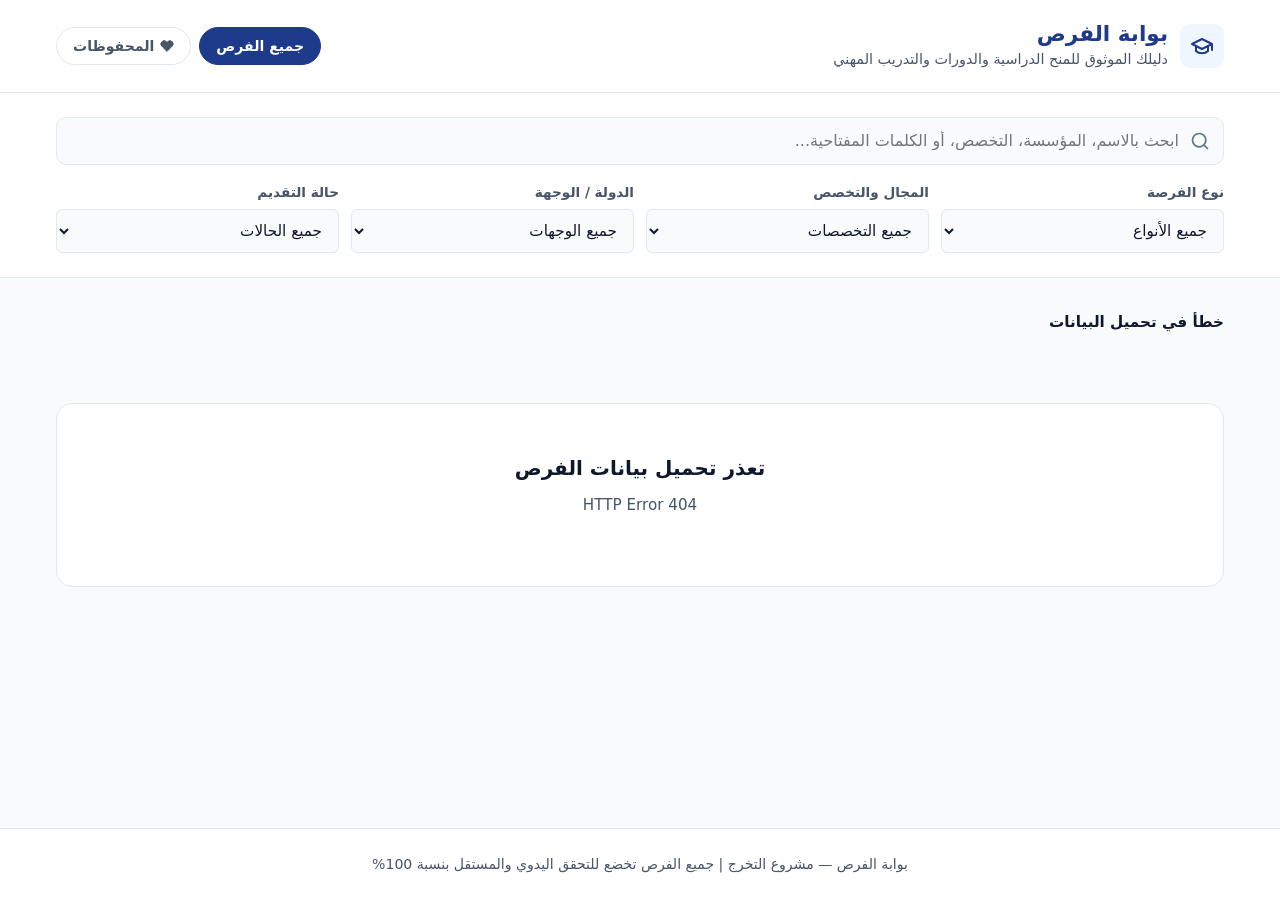
==== index.html @ fd890cd9 "feat: complete opportunity portal milestones 1 and 2" ====
<!DOCTYPE html>
<html lang="ar" dir="rtl">
<head>
  <meta charset="UTF-8">
  <meta name="viewport" content="width=device-width, initial-scale=1.0">
  <meta name="description" content="بوابة موحدة للطلاب والخريجين اليمنيين لاكتشاف المنح الدراسية والدورات التدريبية وفرص التدريب المهني المعتمدة.">
  <title>بوابة الفرص — للطلاب والشباب في اليمن</title>
  <link rel="stylesheet" href="css/style.css">
</head>
<body data-source="data/opportunities.json">

  <!-- Header -->
  <header class="site-header" role="banner">
    <div class="container header-content">
      <div class="brand-wrapper">
        <div class="brand-icon" aria-hidden="true">
          <svg width="24" height="24" viewBox="0 0 24 24" fill="none" stroke="currentColor" stroke-width="2" stroke-linecap="round" stroke-linejoin="round">
            <path d="M22 10v6M2 10l10-5 10 5-10 5z"></path>
            <path d="M6 12v5c3 3 9 3 12 0v-5"></path>
          </svg>
        </div>
        <div>
          <h1 class="brand-title">بوابة الفرص</h1>
          <p class="brand-subtitle">دليلك الموثوق للمنح الدراسية والدورات والتدريب المهني</p>
        </div>
      </div>

      <!-- View Toggle: All / Favorites -->
      <div class="view-tabs" role="tablist" aria-label="عرض الفرص">
        <button type="button"
                id="tab-all"
                class="view-tab active"
                role="tab"
                aria-selected="true"
                aria-controls="opportunities-grid">
          جميع الفرص
        </button>
        <button type="button"
                id="tab-favorites"
                class="view-tab"
                role="tab"
                aria-selected="false"
                aria-controls="opportunities-grid">
          <svg width="14" height="14" viewBox="0 0 24 24" fill="currentColor" stroke="currentColor" stroke-width="1.5" stroke-linecap="round" stroke-linejoin="round" aria-hidden="true">
            <path d="M20.84 4.61a5.5 5.5 0 0 0-7.78 0L12 5.67l-1.06-1.06a5.5 5.5 0 0 0-7.78 7.78l1.06 1.06L12 21.23l7.78-7.78 1.06-1.06a5.5 5.5 0 0 0 0-7.78z"></path>
          </svg>
          المحفوظات
          <span id="favorites-count-badge" class="favorites-badge" style="display:none;">0</span>
        </button>
      </div>
    </div>
  </header>

  <!-- Main Content -->
  <main id="main-content" role="main">

    <!-- Search & Filter Controls -->
    <section class="search-filters-section" aria-label="أدوات البحث والتصفية">
      <div class="container">
        
        <!-- Keyword Search -->
        <div class="search-box-wrapper">
          <svg class="search-icon" viewBox="0 0 24 24" fill="none" stroke="currentColor" stroke-width="2" stroke-linecap="round" stroke-linejoin="round" aria-hidden="true">
            <circle cx="11" cy="11" r="8"></circle>
            <line x1="21" y1="21" x2="16.65" y2="16.65"></line>
          </svg>
          <input type="search" 
                 id="search-input" 
                 class="search-input" 
                 placeholder="ابحث بالاسم، المؤسسة، التخصص، أو الكلمات المفتاحية..." 
                 aria-label="البحث في الفرص"
                 autocomplete="off">
          <button type="button" 
                  id="search-clear-btn" 
                  class="search-clear-btn" 
                  aria-label="مسح حقل البحث">
            &times;
          </button>
        </div>

        <!-- Filter Dropdowns Grid -->
        <div class="filters-grid">
          
          <!-- Category Filter -->
          <div class="filter-group">
            <label for="filter-category" class="filter-label">نوع الفرصة</label>
            <select id="filter-category" class="filter-select" aria-label="تصفية حسب نوع الفرصة">
              <option value="">جميع الأنواع</option>
            </select>
          </div>

          <!-- Field Filter -->
          <div class="filter-group">
            <label for="filter-field" class="filter-label">المجال والتخصص</label>
            <select id="filter-field" class="filter-select" aria-label="تصفية حسب المجال">
              <option value="">جميع التخصصات</option>
            </select>
          </div>

          <!-- Country Filter -->
          <div class="filter-group">
            <label for="filter-country" class="filter-label">الدولة / الوجهة</label>
            <select id="filter-country" class="filter-select" aria-label="تصفية حسب الدولة">
              <option value="">جميع الوجهات</option>
            </select>
          </div>

          <!-- Deadline Status Filter -->
          <div class="filter-group">
            <label for="filter-status" class="filter-label">حالة التقديم</label>
            <select id="filter-status" class="filter-select" aria-label="تصفية حسب حالة التقديم">
              <option value="">جميع الحالات</option>
              <option value="متاحة">متاحة</option>
              <option value="تغلق قريبًا">تغلق قريبًا</option>
              <option value="منتهية">منتهية</option>
            </select>
          </div>

        </div>

      </div>
    </section>

    <!-- Opportunities Listing & Results Section -->
    <section class="opportunities-section">
      <div class="container">
        
        <!-- Results Toolbar -->
        <div class="results-toolbar">
          <div id="results-count" class="results-count" aria-live="polite">
            جاري فحص الفرص المتاحة...
          </div>
          <button type="button" 
                  id="reset-filters-btn" 
                  class="reset-filters-btn" 
                  style="display: none;" 
                  aria-label="إعادة تعيين جميع المرشحات">
            <svg width="14" height="14" viewBox="0 0 24 24" fill="none" stroke="currentColor" stroke-width="2" stroke-linecap="round" stroke-linejoin="round" aria-hidden="true">
              <path d="M3 12a9 9 0 1 0 9-9 9.75 9.75 0 0 0-6.74 2.74L3 8"></path>
              <path d="M3 3v5h5"></path>
            </svg>
            <span>إعادة تعيين المرشحات</span>
          </button>
        </div>

        <!-- Cards Grid -->
        <div id="opportunities-grid" class="opportunities-grid" aria-label="قائمة الفرص"></div>

        <!-- Empty State Container -->
        <div id="empty-state-container" style="display: none;"></div>

      </div>
    </section>

  </main>

  <!-- Footer -->
  <footer class="site-footer" role="contentinfo">
    <div class="container">
      <p>بوابة الفرص — مشروع التخرج | جميع الفرص تخضع للتحقق اليدوي والمستقل بنسبة 100%</p>
    </div>
  </footer>

  <!-- ===================================================
       Opportunity Details Modal (US3)
       RTL Arabic, accessible, mobile-first
       =================================================== -->
  <div id="details-modal"
       class="modal-overlay"
       role="dialog"
       aria-modal="true"
       aria-labelledby="modal-title"
       aria-hidden="true"
       style="display: none;">

    <div class="modal-panel" role="document">

      <!-- Modal Header -->
      <div class="modal-header">
        <h2 id="modal-title" class="modal-title">تفاصيل الفرصة</h2>
        <button type="button"
                id="modal-close-btn"
                class="modal-close-btn"
                aria-label="إغلاق نافذة التفاصيل">
          <svg width="20" height="20" viewBox="0 0 24 24" fill="none" stroke="currentColor" stroke-width="2.5" stroke-linecap="round" stroke-linejoin="round" aria-hidden="true">
            <line x1="18" y1="6" x2="6" y2="18"></line>
            <line x1="6" y1="6" x2="18" y2="18"></line>
          </svg>
        </button>
      </div>

      <!-- Modal Body — populated by JS -->
      <div id="modal-body" class="modal-body"></div>

    </div>
  </div>
  <!-- End Modal -->

  <script src="js/app.js"></script>
</body>
</html>
---- css/style.css ----
/* ==========================================================================
   Opportunities Portal — Mobile-First Arabic RTL Stylesheet
   Zero CDN Dependencies • Pure CSS3 with CSS Logical Properties
   ========================================================================== */

:root {
  /* Color Palette */
  --color-primary: #1e3a8a;       /* Deep Navy */
  --color-primary-hover: #1e40af;
  --color-primary-light: #eff6ff;
  --color-accent: #0284c7;        /* Sky Blue */

  --color-bg: #f8fafc;
  --color-surface: #ffffff;
  --color-surface-alt: #f1f5f9;
  --color-border: #e2e8f0;
  --color-border-hover: #cbd5e1;

  --color-text: #0f172a;
  --color-text-muted: #475569;
  --color-text-subtle: #64748b;

  /* Arabic Status Badges (WCAG AA Compliant Contrast) */
  --badge-active-bg: #dcfce7;
  --badge-active-text: #14532d;
  --badge-active-border: #86efac;

  --badge-closing-bg: #fef3c7;
  --badge-closing-text: #78350f;
  --badge-closing-border: #fcd34d;

  --badge-expired-bg: #f1f5f9;
  --badge-expired-text: #475569;
  --badge-expired-border: #cbd5e1;

  /* Typography */
  --font-arabic: system-ui, -apple-system, BlinkMacSystemFont, "Segoe UI", Roboto, "Cairo", "Noto Sans Arabic", Tahoma, "Arial", sans-serif;
  --line-height-base: 1.65;

  /* Spacing & Geometry */
  --radius-sm: 6px;
  --radius-md: 10px;
  --radius-lg: 16px;
  --radius-full: 9999px;

  --shadow-sm: 0 1px 2px 0 rgb(0 0 0 / 0.05);
  --shadow-md: 0 4px 6px -1px rgb(0 0 0 / 0.08), 0 2px 4px -2px rgb(0 0 0 / 0.05);
  --shadow-lg: 0 10px 15px -3px rgb(0 0 0 / 0.1), 0 4px 6px -4px rgb(0 0 0 / 0.05);

  --transition-fast: 150ms ease-in-out;
}

/* CSS Reset & Logical Box Model */
*, *::before, *::after {
  box-sizing: border-box;
  margin: 0;
  padding: 0;
}

html {
  font-family: var(--font-arabic);
  font-size: 16px;
  line-height: var(--line-height-base);
  color: var(--color-text);
  background-color: var(--color-bg);
  -webkit-text-size-adjust: 100%;
  scroll-behavior: smooth;
}

body {
  min-height: 100vh;
  display: flex;
  flex-direction: column;
  overflow-x: hidden;
  text-align: start;
}

/* BiDi Text Isolation */
bdi, [dir="ltr"] {
  unicode-bidi: isolate;
}

/* Focus Visible for Accessibility */
:focus-visible {
  outline: 2px solid var(--color-primary);
  outline-offset: 2px;
}

/* Main Container */
.container {
  width: 100%;
  max-width: 1200px;
  margin-inline: auto;
  padding-inline: 16px;
}

/* Header & Brand */
.site-header {
  background-color: var(--color-surface);
  border-block-end: 1px solid var(--color-border);
  box-shadow: var(--shadow-sm);
  padding-block: 20px;
}

.header-content {
  display: flex;
  flex-direction: column;
  gap: 12px;
}

.brand-wrapper {
  display: flex;
  align-items: center;
  gap: 12px;
}

.brand-icon {
  width: 44px;
  height: 44px;
  flex-shrink: 0;
  background-color: var(--color-primary-light);
  border-radius: var(--radius-md);
  display: flex;
  align-items: center;
  justify-content: center;
  color: var(--color-primary);
}

.brand-title {
  font-size: 1.35rem;
  font-weight: 800;
  color: var(--color-primary);
  line-height: 1.3;
}

.brand-subtitle {
  font-size: 0.9rem;
  color: var(--color-text-muted);
}

/* Test Environment Banner */
.test-env-banner {
  background-color: #fef08a;
  color: #713f12;
  border-block-end: 1px solid #facc15;
  padding-block: 8px;
  font-size: 0.88rem;
  font-weight: 600;
  text-align: center;
}

/* Search & Filters Section */
.search-filters-section {
  padding-block: 24px;
  background-color: var(--color-surface);
  border-block-end: 1px solid var(--color-border);
  margin-block-end: 24px;
}

.search-box-wrapper {
  position: relative;
  margin-block-end: 16px;
}

.search-icon {
  position: absolute;
  inset-inline-start: 14px;
  top: 50%;
  transform: translateY(-50%);
  width: 20px;
  height: 20px;
  color: var(--color-text-subtle);
  pointer-events: none;
}

.search-input {
  width: 100%;
  height: 48px;
  padding-inline-start: 44px;
  padding-inline-end: 44px;
  font-family: inherit;
  font-size: 1rem;
  color: var(--color-text);
  background-color: var(--color-bg);
  border: 1px solid var(--color-border);
  border-radius: var(--radius-md);
  transition: border-color var(--transition-fast), box-shadow var(--transition-fast);
}

.search-input:focus {
  border-color: var(--color-primary);
  box-shadow: 0 0 0 3px rgba(30, 58, 138, 0.15);
  background-color: var(--color-surface);
}

.search-clear-btn {
  position: absolute;
  inset-inline-end: 12px;
  top: 50%;
  transform: translateY(-50%);
  width: 28px;
  height: 28px;
  display: none;
  align-items: center;
  justify-content: center;
  background: none;
  border: none;
  border-radius: var(--radius-full);
  color: var(--color-text-subtle);
  cursor: pointer;
  font-size: 1.1rem;
}

.search-clear-btn:hover {
  background-color: var(--color-border);
  color: var(--color-text);
}

/* Filters Grid */
.filters-grid {
  display: grid;
  grid-template-columns: 1fr;
  gap: 12px;
}

@media (min-width: 640px) {
  .filters-grid {
    grid-template-columns: repeat(2, 1fr);
  }
}

@media (min-width: 1024px) {
  .filters-grid {
    grid-template-columns: repeat(4, 1fr);
  }
}

.filter-group {
  display: flex;
  flex-direction: column;
  gap: 6px;
}

.filter-label {
  font-size: 0.85rem;
  font-weight: 600;
  color: var(--color-text-muted);
}

.filter-select {
  height: 44px;
  padding-inline: 12px;
  font-family: inherit;
  font-size: 0.95rem;
  color: var(--color-text);
  background-color: var(--color-bg);
  border: 1px solid var(--color-border);
  border-radius: var(--radius-sm);
  cursor: pointer;
  transition: border-color var(--transition-fast);
}

.filter-select:focus {
  border-color: var(--color-primary);
  background-color: var(--color-surface);
}

/* Results Toolbar */
.results-toolbar {
  display: flex;
  flex-wrap: wrap;
  align-items: center;
  justify-content: space-between;
  gap: 12px;
  margin-block-end: 20px;
  padding-block: 8px;
}

.results-count {
  font-size: 0.95rem;
  font-weight: 600;
  color: var(--color-text);
}

.reset-filters-btn {
  display: inline-flex;
  align-items: center;
  gap: 6px;
  padding-inline: 14px;
  height: 38px;
  min-width: 44px;
  background-color: transparent;
  color: var(--color-primary);
  border: 1px solid var(--color-primary);
  border-radius: var(--radius-sm);
  font-family: inherit;
  font-size: 0.88rem;
  font-weight: 600;
  cursor: pointer;
  transition: background-color var(--transition-fast), color var(--transition-fast);
}

.reset-filters-btn:hover {
  background-color: var(--color-primary-light);
}

/* Opportunities Cards Grid */
.opportunities-grid {
  display: grid;
  grid-template-columns: 1fr;
  gap: 20px;
  margin-block-end: 40px;
}

@media (min-width: 640px) {
  .opportunities-grid {
    grid-template-columns: repeat(2, 1fr);
  }
}

@media (min-width: 1024px) {
  .opportunities-grid {
    grid-template-columns: repeat(3, 1fr);
  }
}

/* Opportunity Card */
.opportunity-card {
  background-color: var(--color-surface);
  border: 1px solid var(--color-border);
  border-radius: var(--radius-md);
  padding: 20px;
  display: flex;
  flex-direction: column;
  justify-content: space-between;
  box-shadow: var(--shadow-sm);
  transition: transform var(--transition-fast), box-shadow var(--transition-fast), border-color var(--transition-fast);
}

.opportunity-card:hover {
  transform: translateY(-2px);
  box-shadow: var(--shadow-md);
  border-color: var(--color-border-hover);
}

.card-header {
  display: flex;
  align-items: center;
  justify-content: space-between;
  gap: 8px;
  margin-block-end: 12px;
}

.category-pill {
  font-size: 0.78rem;
  font-weight: 700;
  padding-inline: 10px;
  padding-block: 3px;
  border-radius: var(--radius-full);
  background-color: var(--color-primary-light);
  color: var(--color-primary);
}

.category-pill.scholarship {
  background-color: #ede9fe;
  color: #5b21b6;
}

.category-pill.course {
  background-color: #e0f2fe;
  color: #0369a1;
}

.category-pill.internship {
  background-color: #fef2f2;
  color: #991b1b;
}

/* Deadline Status Badges */
.status-badge {
  font-size: 0.78rem;
  font-weight: 700;
  padding-inline: 10px;
  padding-block: 3px;
  border-radius: var(--radius-full);
  border: 1px solid transparent;
  display: inline-flex;
  align-items: center;
  gap: 4px;
}

.status-badge.status-active {
  background-color: var(--badge-active-bg);
  color: var(--badge-active-text);
  border-color: var(--badge-active-border);
}

.status-badge.status-closing {
  background-color: var(--badge-closing-bg);
  color: var(--badge-closing-text);
  border-color: var(--badge-closing-border);
}

.status-badge.status-expired {
  background-color: var(--badge-expired-bg);
  color: var(--badge-expired-text);
  border-color: var(--badge-expired-border);
}

.card-title {
  font-size: 1.12rem;
  font-weight: 700;
  color: var(--color-text);
  line-height: 1.45;
  margin-block-end: 8px;
}

.card-organization {
  display: flex;
  align-items: center;
  gap: 6px;
  font-size: 0.9rem;
  color: var(--color-text-muted);
  font-weight: 600;
  margin-block-end: 16px;
}

.org-icon {
  width: 16px;
  height: 16px;
  flex-shrink: 0;
  color: var(--color-text-subtle);
}

.card-meta-list {
  list-style: none;
  display: flex;
  flex-direction: column;
  gap: 8px;
  margin-block-end: 20px;
  border-block-start: 1px solid var(--color-surface-alt);
  padding-block-start: 14px;
}

.card-meta-item {
  display: flex;
  align-items: center;
  justify-content: space-between;
  font-size: 0.88rem;
  color: var(--color-text-muted);
}

.meta-label {
  font-weight: 500;
  color: var(--color-text-subtle);
}

.meta-value {
  font-weight: 600;
  color: var(--color-text);
  text-align: end;
  max-width: 60%;
  overflow: hidden;
  text-overflow: ellipsis;
  white-space: nowrap;
}

.card-footer {
  margin-block-start: auto;
  border-block-start: 1px solid var(--color-border);
  padding-block-start: 14px;
  display: flex;
  align-items: center;
  justify-content: space-between;
}

.btn-apply {
  display: inline-flex;
  align-items: center;
  justify-content: center;
  gap: 6px;
  width: 100%;
  height: 44px;
  background-color: var(--color-primary);
  color: #ffffff;
  text-decoration: none;
  font-weight: 600;
  font-size: 0.92rem;
  border-radius: var(--radius-sm);
  transition: background-color var(--transition-fast);
}

.btn-apply:hover {
  background-color: var(--color-primary-hover);
}

.btn-apply.disabled {
  background-color: var(--color-border);
  color: var(--color-text-subtle);
  pointer-events: none;
}

/* Empty State */
.empty-state-wrapper {
  background-color: var(--color-surface);
  border: 1px solid var(--color-border);
  border-radius: var(--radius-lg);
  padding: 48px 24px;
  text-align: center;
  display: flex;
  flex-direction: column;
  align-items: center;
  justify-content: center;
  margin-block: 24px;
}

.empty-state-icon {
  width: 64px;
  height: 64px;
  margin-block-end: 16px;
  color: var(--color-text-subtle);
}

.empty-state-title {
  font-size: 1.25rem;
  font-weight: 700;
  color: var(--color-text);
  margin-block-end: 8px;
}

.empty-state-desc {
  font-size: 0.95rem;
  color: var(--color-text-muted);
  max-width: 480px;
  margin-block-end: 20px;
}

/* Footer */
.site-footer {
  margin-block-start: auto;
  background-color: var(--color-surface);
  border-block-start: 1px solid var(--color-border);
  padding-block: 24px;
  font-size: 0.88rem;
  color: var(--color-text-muted);
  text-align: center;
}

/* Accessibility helper */
.sr-only {
  position: absolute;
  width: 1px;
  height: 1px;
  padding: 0;
  margin: -1px;
  overflow: hidden;
  clip: rect(0, 0, 0, 0);
  white-space: nowrap;
  border: 0;
}

/* ==========================================================================
   Milestone 2 — Card Footer: Details + Bookmark buttons
   ========================================================================== */

/* Card footer uses space-between: Details btn takes main space, bookmark is icon */
.card-footer {
  gap: 10px;
}

.btn-details {
  flex: 1;
  height: 44px;
  background-color: transparent;
  color: var(--color-primary);
  border: 1.5px solid var(--color-primary);
  border-radius: var(--radius-sm);
  font-family: inherit;
  font-size: 0.92rem;
  font-weight: 600;
  cursor: pointer;
  transition: background-color var(--transition-fast), color var(--transition-fast);
}

.btn-details:hover {
  background-color: var(--color-primary-light);
}

/* Bookmark heart icon button */
.btn-bookmark {
  flex-shrink: 0;
  width: 44px;
  height: 44px;
  display: inline-flex;
  align-items: center;
  justify-content: center;
  background: none;
  border: 1.5px solid var(--color-border);
  border-radius: var(--radius-sm);
  color: var(--color-text-subtle);
  cursor: pointer;
  transition: color var(--transition-fast), border-color var(--transition-fast),
              background-color var(--transition-fast);
}

.btn-bookmark:hover {
  color: #e11d48;
  border-color: #fecdd3;
  background-color: #fff1f2;
}

.btn-bookmark.bookmarked {
  color: #e11d48;
  border-color: #fecdd3;
  background-color: #fff1f2;
}

/* ==========================================================================
   Milestone 2 — View Tabs (All / Favorites)
   ========================================================================== */

.header-content {
  flex-direction: row;
  flex-wrap: wrap;
  align-items: center;
  justify-content: space-between;
  gap: 16px;
}

.view-tabs {
  display: flex;
  gap: 8px;
  flex-shrink: 0;
}

.view-tab {
  display: inline-flex;
  align-items: center;
  gap: 6px;
  height: 38px;
  padding-inline: 16px;
  background: none;
  border: 1.5px solid var(--color-border);
  border-radius: var(--radius-full);
  font-family: inherit;
  font-size: 0.88rem;
  font-weight: 600;
  color: var(--color-text-muted);
  cursor: pointer;
  transition: background-color var(--transition-fast), color var(--transition-fast),
              border-color var(--transition-fast);
  white-space: nowrap;
}

.view-tab:hover {
  border-color: var(--color-primary);
  color: var(--color-primary);
  background-color: var(--color-primary-light);
}

.view-tab.active {
  background-color: var(--color-primary);
  border-color: var(--color-primary);
  color: #ffffff;
}

/* Favorites count badge inside the tab */
.favorites-badge {
  display: inline-flex;
  align-items: center;
  justify-content: center;
  min-width: 20px;
  height: 20px;
  padding-inline: 5px;
  background-color: #e11d48;
  color: #ffffff;
  border-radius: var(--radius-full);
  font-size: 0.75rem;
  font-weight: 700;
  line-height: 1;
}

.view-tab.active .favorites-badge {
  background-color: rgba(255, 255, 255, 0.25);
}

/* ==========================================================================
   Milestone 2 — Details Modal
   ========================================================================== */

/* Prevent body scroll when modal is open */
body.modal-open {
  overflow: hidden;
}

/* Full-viewport overlay */
.modal-overlay {
  position: fixed;
  inset: 0;
  z-index: 1000;
  background-color: rgba(15, 23, 42, 0.6);
  display: flex;
  align-items: flex-end;       /* mobile: sheet slides from bottom */
  justify-content: center;
  padding: 0;
  /* Fade-in */
  animation: modal-fade-in 180ms ease-out both;
}

@keyframes modal-fade-in {
  from { opacity: 0; }
  to   { opacity: 1; }
}

/* On wider screens centre the panel vertically */
@media (min-width: 640px) {
  .modal-overlay {
    align-items: center;
    padding: 24px;
  }
}

/* The white panel */
.modal-panel {
  background-color: var(--color-surface);
  width: 100%;
  max-width: 640px;
  max-height: 92dvh;         /* dynamic viewport height for mobile */
  border-radius: var(--radius-lg) var(--radius-lg) 0 0;
  overflow-y: auto;
  overscroll-behavior: contain;
  display: flex;
  flex-direction: column;
  box-shadow: var(--shadow-lg);
  animation: panel-slide-up 220ms ease-out both;
}

@keyframes panel-slide-up {
  from { transform: translateY(60px); opacity: 0; }
  to   { transform: translateY(0);    opacity: 1; }
}

@media (min-width: 640px) {
  .modal-panel {
    border-radius: var(--radius-lg);
    max-height: 85dvh;
  }
}

/* Modal header row */
.modal-header {
  display: flex;
  align-items: center;
  justify-content: space-between;
  padding-block: 18px;
  padding-inline: 20px;
  border-block-end: 1px solid var(--color-border);
  position: sticky;
  inset-block-start: 0;
  background-color: var(--color-surface);
  z-index: 1;
  flex-shrink: 0;
}

.modal-title {
  font-size: 1.05rem;
  font-weight: 700;
  color: var(--color-text);
}

.modal-close-btn {
  width: 36px;
  height: 36px;
  display: inline-flex;
  align-items: center;
  justify-content: center;
  background: none;
  border: none;
  border-radius: var(--radius-full);
  color: var(--color-text-subtle);
  cursor: pointer;
  flex-shrink: 0;
  transition: background-color var(--transition-fast), color var(--transition-fast);
}

.modal-close-btn:hover {
  background-color: var(--color-surface-alt);
  color: var(--color-text);
}

/* Modal scrollable body */
.modal-body {
  padding: 20px;
  display: flex;
  flex-direction: column;
  gap: 16px;
  overflow-y: auto;
}

/* Category + status row at top of body */
.modal-meta-row {
  display: flex;
  flex-wrap: wrap;
  align-items: center;
  gap: 8px;
}

/* Arabic opportunity title */
.modal-opportunity-title {
  font-size: 1.25rem;
  font-weight: 800;
  color: var(--color-text);
  line-height: 1.45;
}

/* English subtitle (bidi-isolated) */
.modal-title-en {
  font-size: 0.88rem;
  color: var(--color-text-subtle);
  font-style: italic;
}

/* Organization row */
.modal-org {
  display: flex;
  align-items: center;
  gap: 6px;
  font-size: 0.92rem;
  font-weight: 600;
  color: var(--color-text-muted);
}

/* Key facts definition list */
.modal-facts {
  background-color: var(--color-surface-alt);
  border-radius: var(--radius-md);
  padding: 16px;
  display: flex;
  flex-direction: column;
  gap: 10px;
}

.modal-fact-row {
  display: flex;
  justify-content: space-between;
  align-items: baseline;
  gap: 12px;
  font-size: 0.9rem;
}

.modal-fact-row dt {
  font-weight: 500;
  color: var(--color-text-subtle);
  flex-shrink: 0;
}

.modal-fact-row dd {
  font-weight: 600;
  color: var(--color-text);
  text-align: end;
}

/* Eligibility and other text sections */
.modal-section {
  border-block-start: 1px solid var(--color-border);
  padding-block-start: 14px;
}

.modal-section-heading {
  font-size: 0.92rem;
  font-weight: 700;
  color: var(--color-text-muted);
  margin-block-end: 8px;
}

.modal-section-text {
  font-size: 0.95rem;
  color: var(--color-text);
  line-height: 1.7;
}

/* Verification stamp */
.modal-verification {
  display: flex;
  align-items: center;
  gap: 6px;
  font-size: 0.82rem;
  color: var(--color-text-subtle);
  background-color: var(--badge-active-bg);
  border: 1px solid var(--badge-active-border);
  border-radius: var(--radius-sm);
  padding-block: 7px;
  padding-inline: 12px;
}

/* Modal action buttons row */
.modal-actions {
  display: flex;
  gap: 10px;
  flex-wrap: wrap;
  border-block-start: 1px solid var(--color-border);
  padding-block-start: 16px;
}

.modal-btn-apply {
  flex: 1;
  min-width: 160px;
}

/* Bookmark button inside modal */
.btn-bookmark-modal {
  flex-shrink: 0;
  display: inline-flex;
  align-items: center;
  gap: 6px;
  height: 44px;
  padding-inline: 14px;
  background: none;
  border: 1.5px solid var(--color-border);
  border-radius: var(--radius-sm);
  font-family: inherit;
  font-size: 0.88rem;
  font-weight: 600;
  color: var(--color-text-subtle);
  cursor: pointer;
  transition: color var(--transition-fast), border-color var(--transition-fast),
              background-color var(--transition-fast);
}

.btn-bookmark-modal:hover {
  color: #e11d48;
  border-color: #fecdd3;
  background-color: #fff1f2;
}

.btn-bookmark-modal.bookmarked {
  color: #e11d48;
  border-color: #fecdd3;
  background-color: #fff1f2;
}
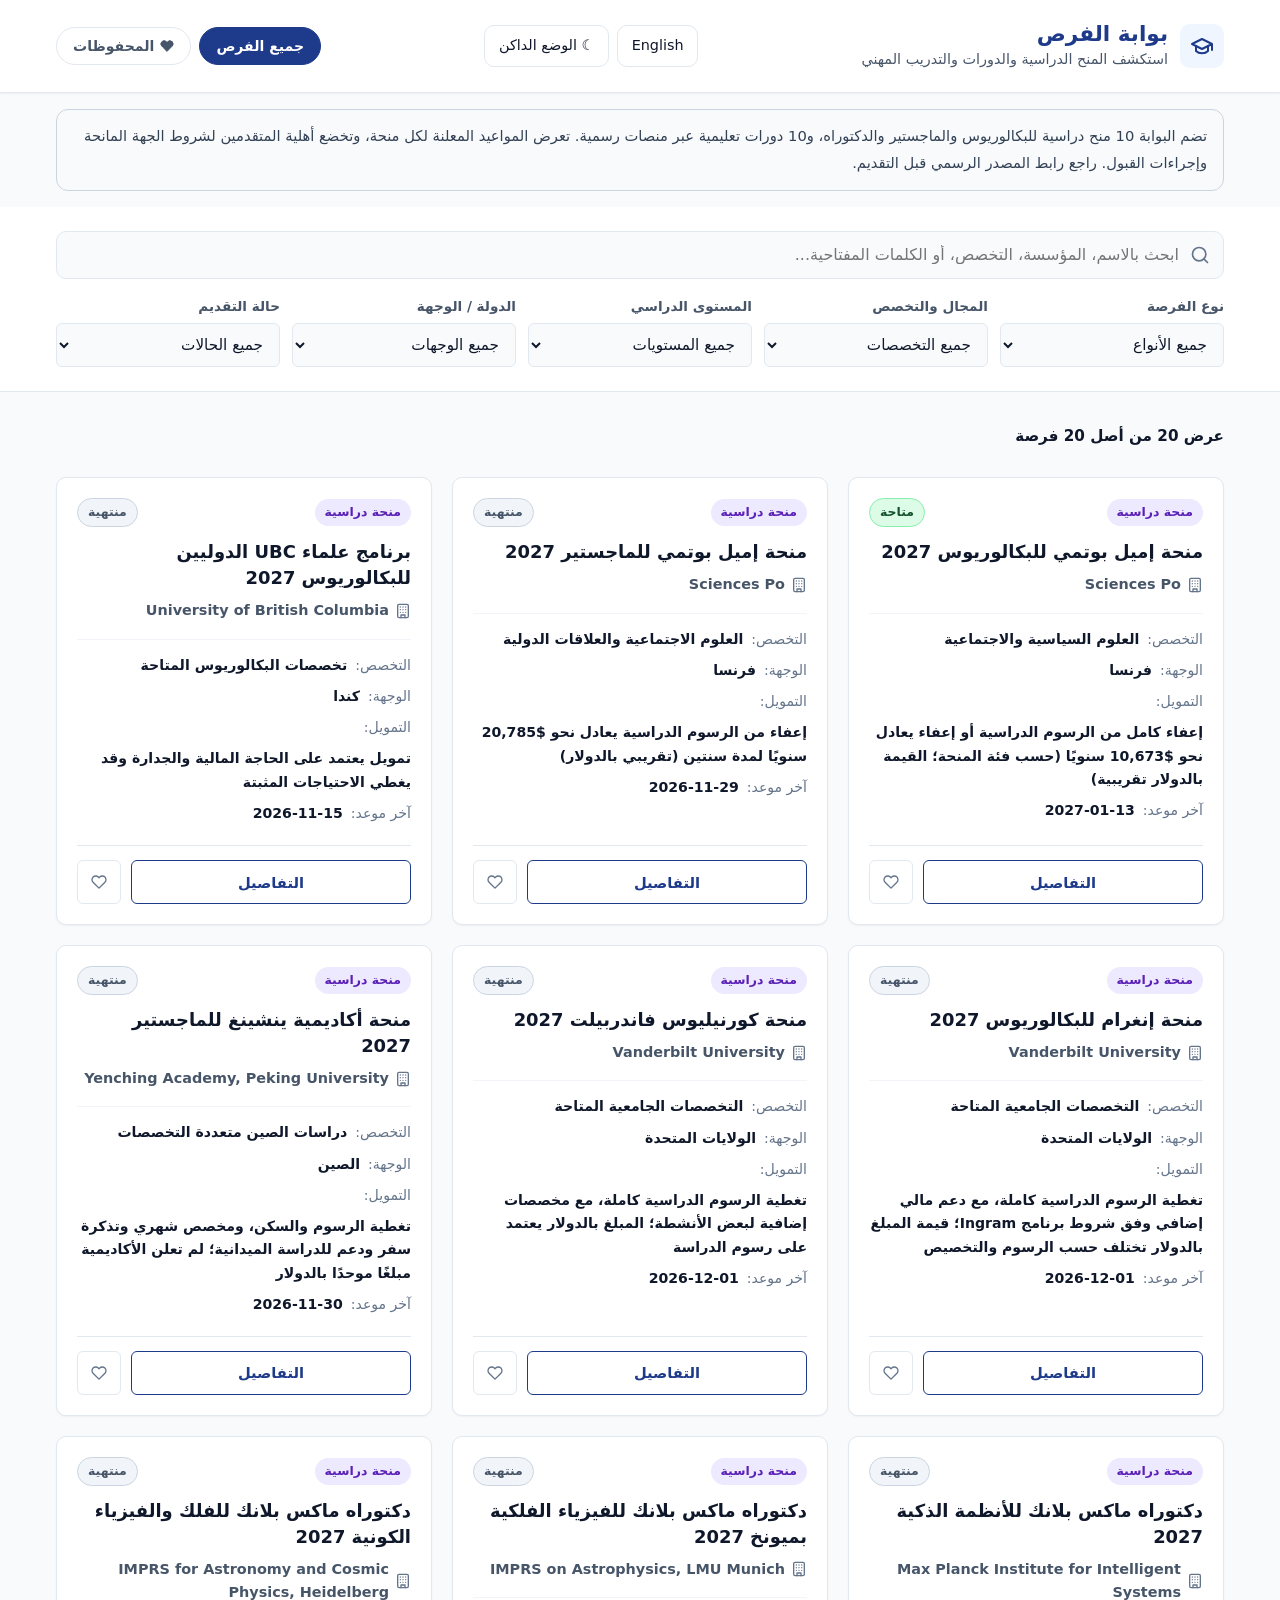
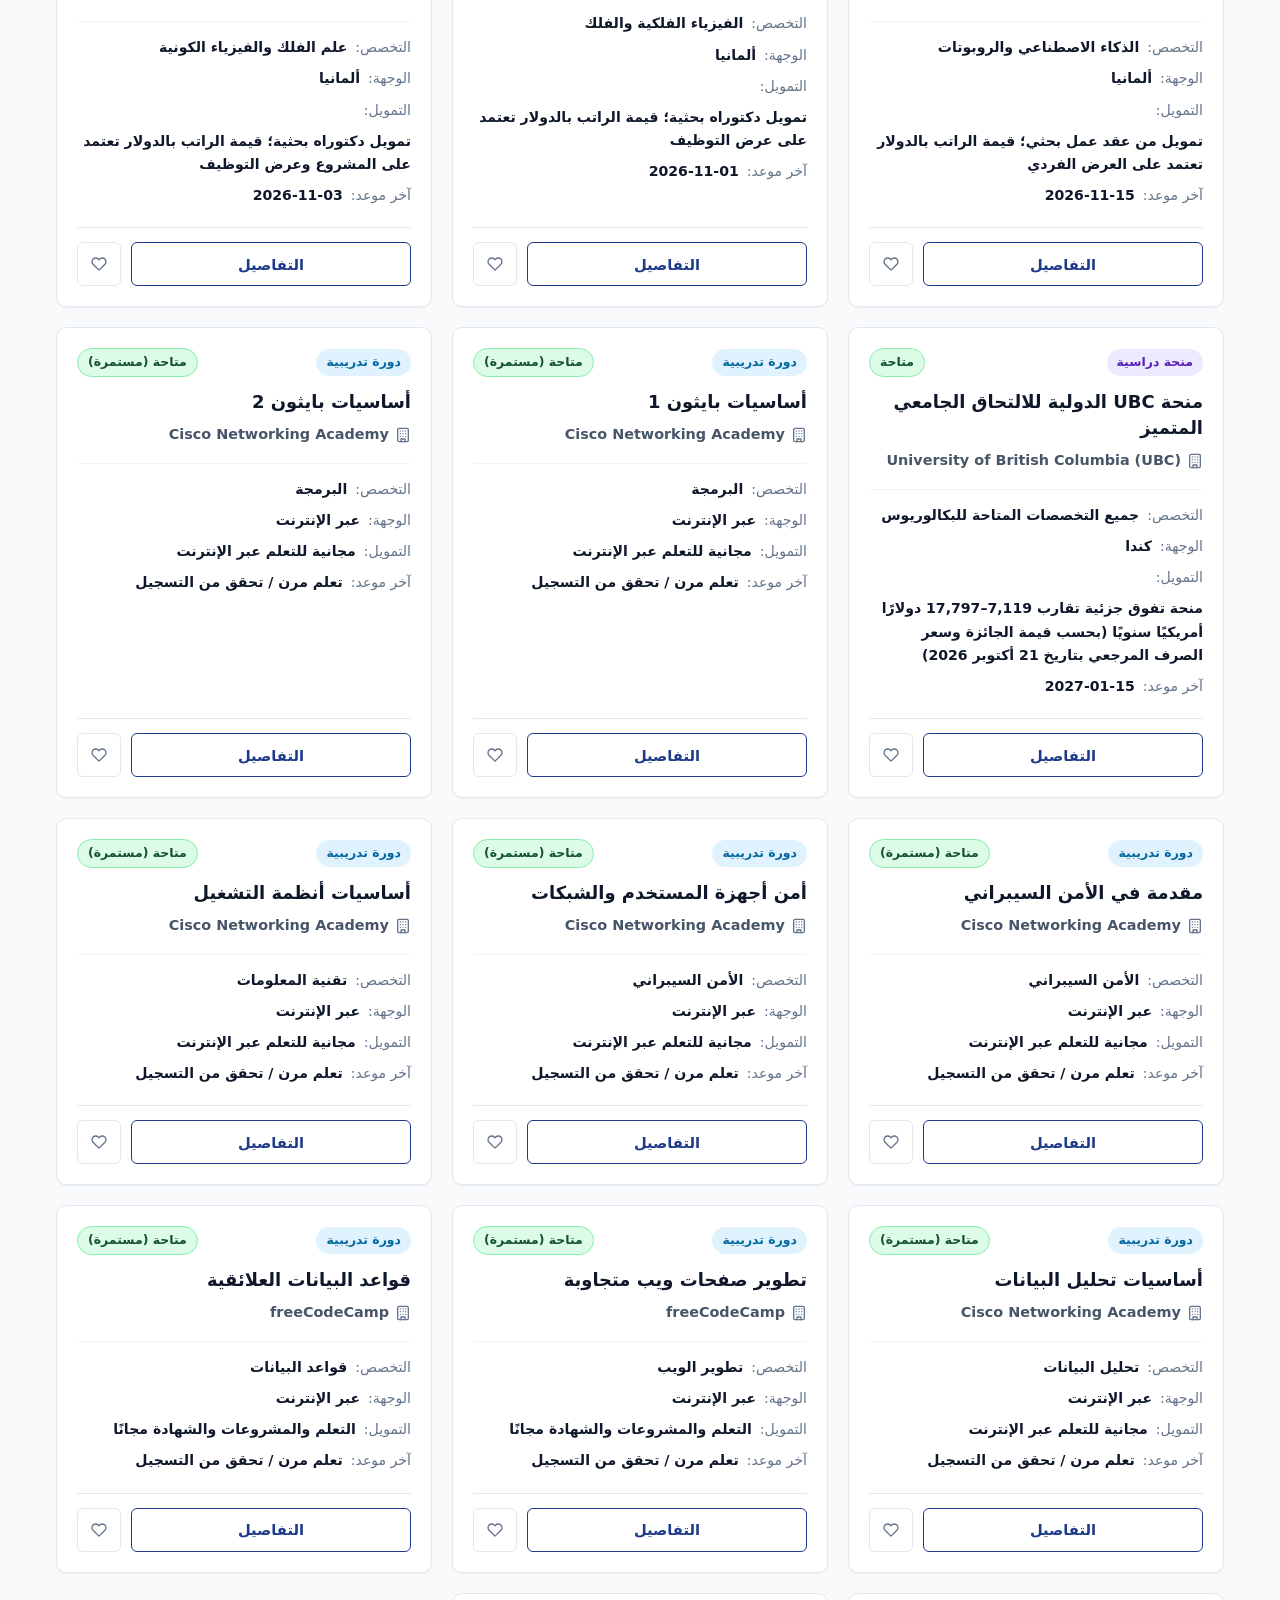
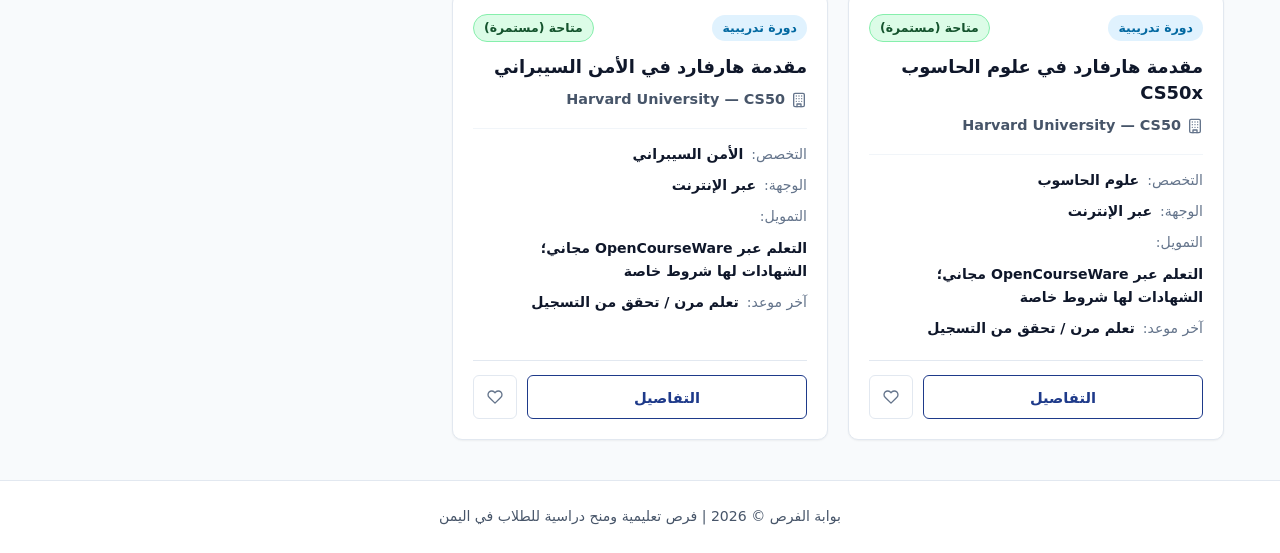
==== commit 1e1cd983: "feat: finalize opportunities portal with bilingual UI, offline support and security improvements" ====
--- a/index.html
+++ b/index.html
@@ -21,8 +21,13 @@
         </div>
         <div>
           <h1 class="brand-title">بوابة الفرص</h1>
-          <p class="brand-subtitle">دليلك الموثوق للمنح الدراسية والدورات والتدريب المهني</p>
-        </div>
+          <p class="brand-subtitle">استكشف المنح الدراسية والدورات والتدريب المهني</p>
+        </div>
+      </div>
+
+      <div class="display-preferences" aria-label="Display preferences">
+        <button id="language-toggle" type="button" class="preference-button" aria-label="Switch to English" aria-pressed="false">English</button>
+        <button id="theme-toggle" type="button" class="preference-button" aria-label="تفعيل الوضع الداكن" aria-pressed="false">☾ الوضع الداكن</button>
       </div>
 
       <!-- View Toggle: All / Favorites -->
@@ -54,6 +59,10 @@
   <!-- Main Content -->
   <main id="main-content" role="main">
 
+    <section class="container" aria-label="تنبيه بشأن حالة الفرص">
+      <p class="source-notice">تضم البوابة 10 منح دراسية للبكالوريوس والماجستير والدكتوراه، و10 دورات تعليمية عبر منصات رسمية. تعرض المواعيد المعلنة لكل منحة، وتخضع أهلية المتقدمين لشروط الجهة المانحة وإجراءات القبول. راجع رابط المصدر الرسمي قبل التقديم.</p>
+    </section>
+
     <!-- Search & Filter Controls -->
     <section class="search-filters-section" aria-label="أدوات البحث والتصفية">
       <div class="container">
@@ -97,6 +106,17 @@
             </select>
           </div>
 
+          <!-- Scholarship study-level filter -->
+          <div class="filter-group" id="level-filter-group">
+            <label for="filter-level" class="filter-label">المستوى الدراسي</label>
+            <select id="filter-level" class="filter-select" aria-label="تصفية حسب المستوى الدراسي">
+              <option value="">جميع المستويات</option>
+              <option value="bachelor">بكالوريوس</option>
+              <option value="master">ماجستير</option>
+              <option value="phd">دكتوراه</option>
+            </select>
+          </div>
+
           <!-- Country Filter -->
           <div class="filter-group">
             <label for="filter-country" class="filter-label">الدولة / الوجهة</label>
@@ -157,7 +177,7 @@
   <!-- Footer -->
   <footer class="site-footer" role="contentinfo">
     <div class="container">
-      <p>بوابة الفرص — مشروع التخرج | جميع الفرص تخضع للتحقق اليدوي والمستقل بنسبة 100%</p>
+      <p>بوابة الفرص © 2026 | فرص تعليمية ومنح دراسية للطلاب في اليمن</p>
     </div>
   </footer>
 
@@ -196,6 +216,7 @@
   </div>
   <!-- End Modal -->
 
-  <script src="js/app.js"></script>
+  <script src="js/app.js?v=8"></script>
+  <script src="js/ui-preferences.js?v=8"></script>
 </body>
 </html>
--- a/css/style.css
+++ b/css/style.css
@@ -219,8 +219,23 @@
 /* Filters Grid */
 .filters-grid {
   display: grid;
-  grid-template-columns: 1fr;
+  grid-template-columns: repeat(2, minmax(0, 1fr));
   gap: 12px;
+}
+
+/* Keep both controls in each mobile row without horizontal overflow. */
+.filters-grid > .filter-group {
+  min-width: 0;
+}
+.filters-grid .filter-select {
+  width: 100%;
+  min-width: 0;
+}
+
+@media (max-width: 319px) {
+  .filters-grid {
+    grid-template-columns: minmax(0, 1fr);
+  }
 }
 
 @media (min-width: 640px) {
@@ -939,3 +954,97 @@
   background-color: #fff1f2;
 }
 
+
+/* Explicit notice when application cycles are not independently confirmed */
+.source-notice { margin-block: 1rem; padding: .85rem 1rem; border: 1px solid #cbd5e1; border-radius: .75rem; background: #f8fafc; color: #334155; line-height: 1.8; font-size: .92rem; }
+.status-unknown { background: #e2e8f0; color: #334155; }
+
+/* Card and filters refinements: long scholarship content must never be clipped. */
+.opportunities-grid { grid-template-columns: minmax(0, 1fr); }
+@media (min-width: 640px) { .opportunities-grid { grid-template-columns: repeat(2, minmax(0, 1fr)); } }
+@media (min-width: 1200px) { .opportunities-grid { grid-template-columns: repeat(3, minmax(0, 1fr)); } }
+.opportunity-card, .opportunity-card > div { min-width: 0; }
+.card-title { overflow-wrap: anywhere; }
+.card-meta-item { justify-content: flex-start; align-items: baseline; gap: 8px; flex-wrap: wrap; text-align: start; }
+.meta-label { flex: 0 0 auto; }
+.meta-value { max-width: 100%; min-width: 0; text-align: start; overflow: visible; text-overflow: clip; white-space: normal; overflow-wrap: anywhere; }
+.card-meta-item .meta-value[dir="ltr"] { direction: ltr; unicode-bidi: isolate; }
+@media (min-width: 1200px) { .filters-grid { grid-template-columns: repeat(5, minmax(0, 1fr)); } }
+
+/* Details modal: keep values beside Arabic labels rather than at opposite edges. */
+.modal-facts { direction: rtl; }
+.modal-fact-row {
+  display: flex;
+  flex-wrap: wrap;
+  align-items: baseline;
+  justify-content: flex-start;
+  gap: 4px 9px;
+  text-align: right;
+}
+.modal-fact-row dt { flex: 0 0 auto; text-align: right; }
+.modal-fact-row dt::after { content: ':'; }
+.modal-fact-row dd {
+  flex: 1 1 180px;
+  min-width: 0;
+  margin: 0;
+  text-align: right;
+  overflow-wrap: anywhere;
+}
+.modal-fact-row dd[dir="ltr"] { text-align: right; direction: ltr; unicode-bidi: isolate; }
+@media (min-width: 640px) {
+  .modal-fact-row dd { flex: 1 1 190px; }
+}
+
+/* Language and theme controls */
+.display-preferences { display:flex; gap:.5rem; flex-wrap:wrap; align-items:center; justify-content:center; }
+.preference-button { appearance:none; border:1px solid var(--color-border); color:var(--color-text); background:var(--color-surface); border-radius:var(--radius-md); padding:.5rem .85rem; cursor:pointer; font:inherit; font-size:.9rem; }
+.preference-button:hover, .preference-button:focus-visible { border-color:var(--color-accent); outline-offset:2px; }
+[dir="ltr"] .card-meta-item,[dir="ltr"] .modal-fact-row { direction:ltr; text-align:left; }
+[dir="ltr"] .modal-fact-row dt,[dir="ltr"] .modal-fact-row dd { text-align:left; }
+[dir="ltr"] .modal-fact-row dd[dir="ltr"] { text-align:left; }
+
+/* Dark theme: native CSS variables and hard-coded legacy surface overrides */
+html[data-theme="dark"] {
+  color-scheme:dark;
+  --color-bg:#0b1425;
+  --color-surface:#16243a;
+  --color-surface-alt:#1c2d45;
+  --color-border:#344760;
+  --color-border-hover:#59718c;
+  --color-text:#eff6ff;
+  --color-text-muted:#cbd5e1;
+  --color-text-subtle:#b7c5d8;
+  --color-primary:#93c5fd;
+  --color-primary-hover:#bfdbfe;
+  --color-primary-light:#203d65;
+  --color-accent:#60a5fa;
+  --badge-active-bg:#123e31;
+  --badge-active-text:#b6fbd5;
+  --badge-active-border:#27674f;
+  --badge-closing-bg:#4a340b;
+  --badge-closing-text:#ffe19a;
+  --badge-closing-border:#98721c;
+  --badge-expired-bg:#263247;
+  --badge-expired-text:#d1d9e5;
+  --badge-expired-border:#627086;
+}
+html[data-theme="dark"] .source-notice,
+html[data-theme="dark"] .search-input,
+html[data-theme="dark"] .filter-select,
+html[data-theme="dark"] .reset-filters-btn { background:var(--color-surface-alt); color:var(--color-text); border-color:var(--color-border); }
+html[data-theme="dark"] .opportunity-card,
+html[data-theme="dark"] .modal-panel,
+html[data-theme="dark"] .site-header,
+html[data-theme="dark"] .site-footer,
+html[data-theme="dark"] .search-filters-section,
+html[data-theme="dark"] .card-footer,
+html[data-theme="dark"] .view-tab,
+html[data-theme="dark"] .btn-details { background:var(--color-surface); color:var(--color-text); border-color:var(--color-border); }
+html[data-theme="dark"] .status-badge.status-active { background:var(--badge-active-bg);color:var(--badge-active-text); }
+html[data-theme="dark"] .status-badge.status-closing { background:var(--badge-closing-bg);color:var(--badge-closing-text); }
+html[data-theme="dark"] .status-badge.status-expired { background:var(--badge-expired-bg);color:var(--badge-expired-text); }
+html[data-theme="dark"] .status-unknown {background:#36445c;color:#e2e8f0;}
+html[data-theme="dark"] .category-pill {background:#293e63;color:#e0eaff;}
+html[data-theme="dark"] input::placeholder {color:var(--color-text-subtle);opacity:1;}
+html[data-theme="dark"] .modal-overlay {background:rgba(2,6,23,.8);}
+html[data-theme="dark"] a:not(.btn-apply) {color:#93c5fd;}
